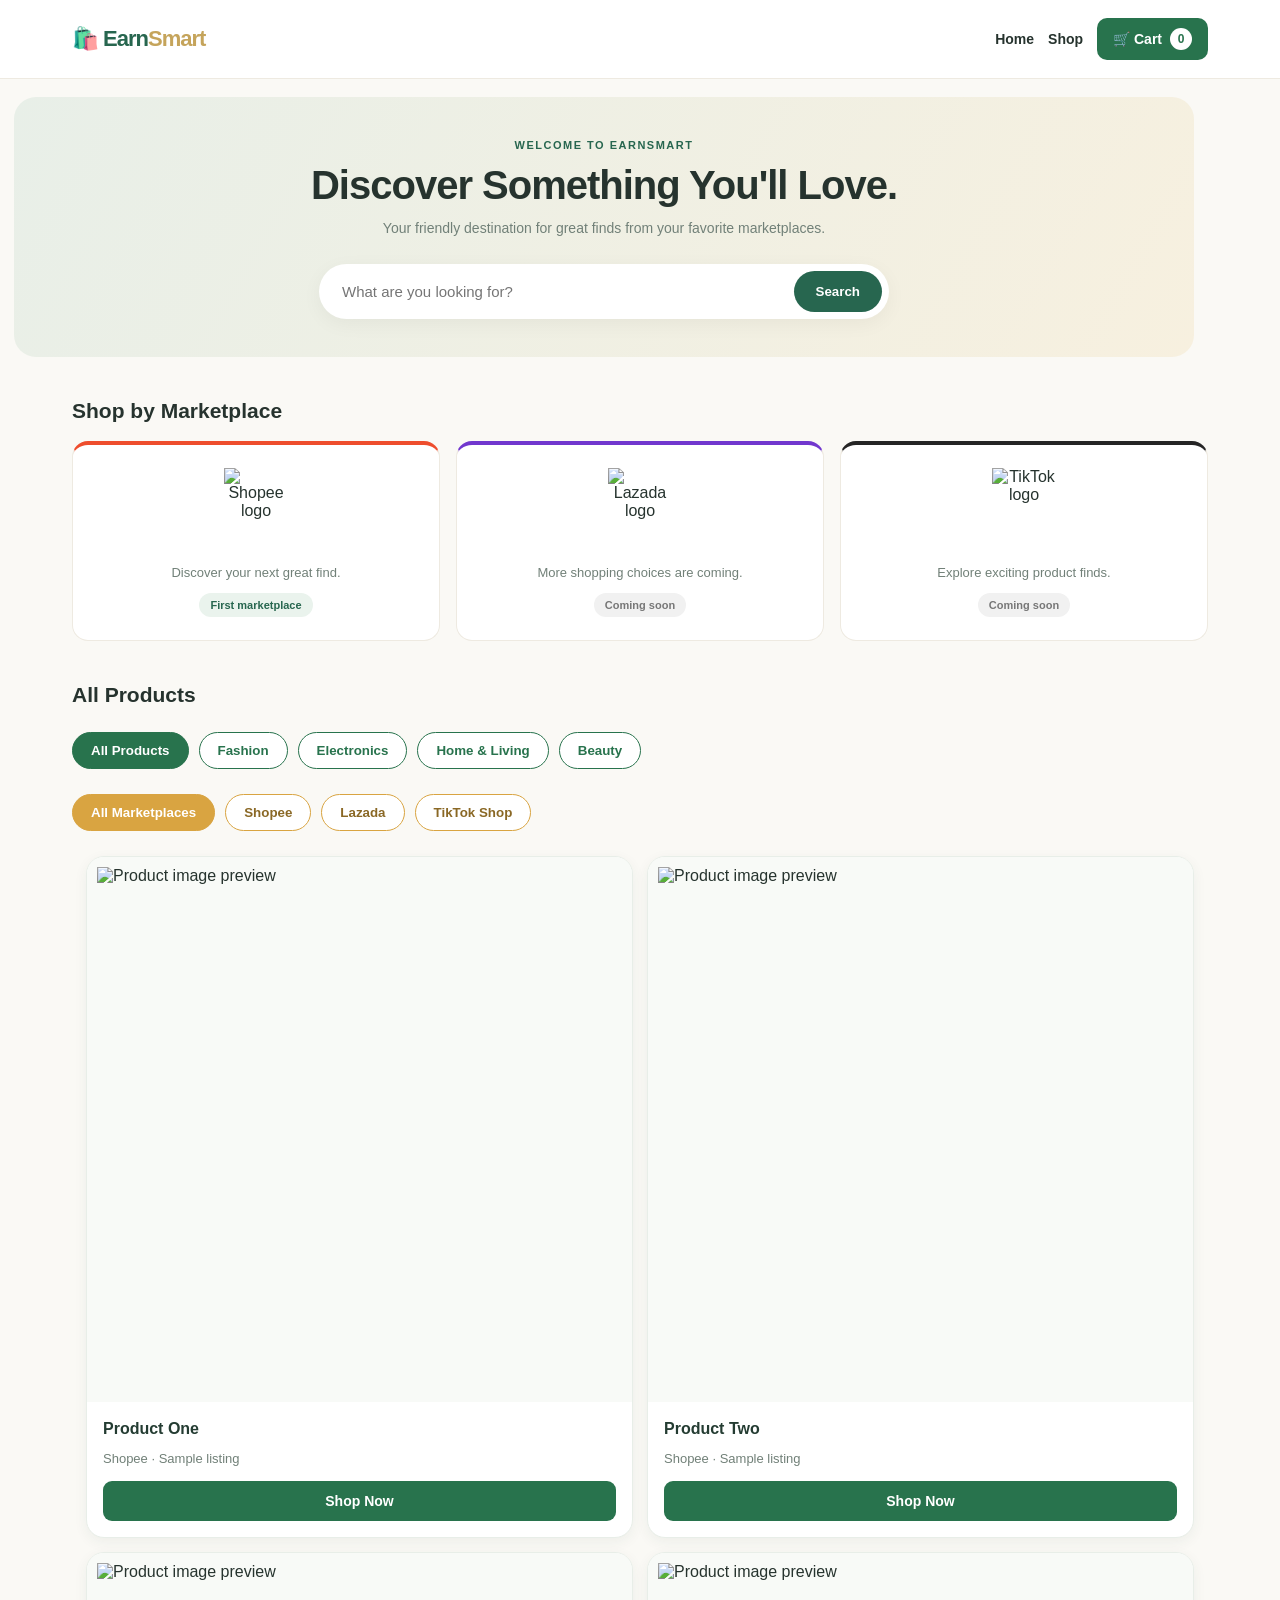
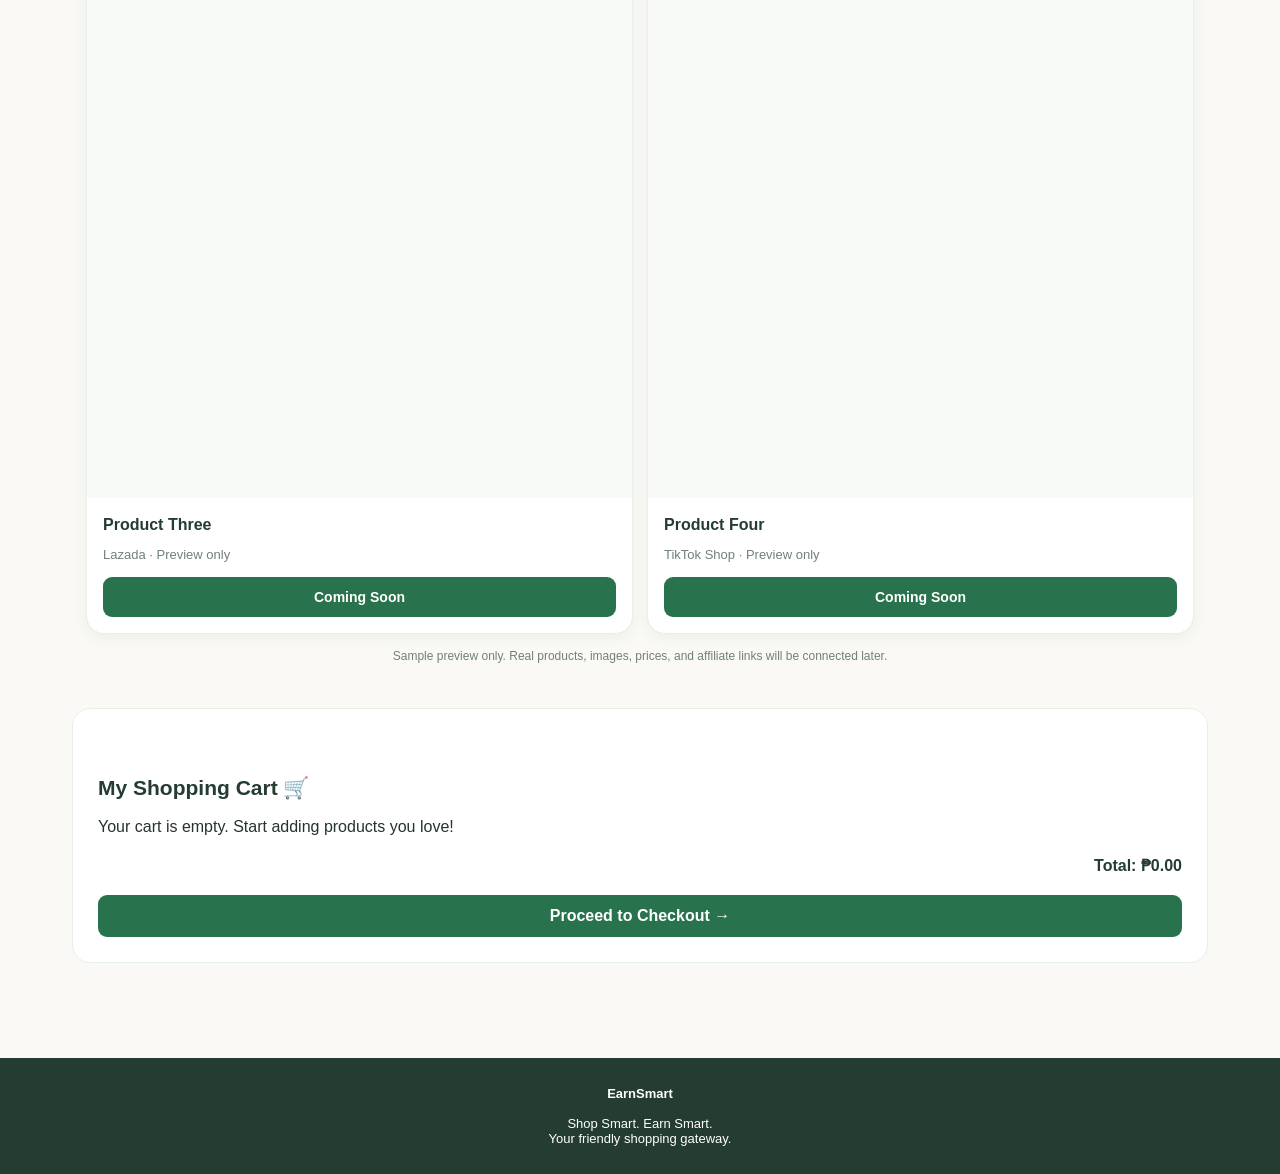
==== preview.html @ 305f8ed5 "Update preview.html" ====
<!DOCTYPE html>
<html lang="en">
<head>
  <meta charset="UTF-8">
  <meta name="viewport" content="width=device-width, initial-scale=1.0">
  <title>EarnSmart | Shop Smart. Earn Smart.</title>
  <style>
    :root {
      --ink: #26332e;
      --muted: #718078;
      --green: #27664f;
      --gold: #c5a45b;
      --cream: #faf9f5;
      --white: #ffffff;
    }

    * { box-sizing: border-box; }

    body {
      margin: 0;
      font-family: Arial, sans-serif;
      color: var(--ink);
      background: var(--cream);
    }

    header {
      background: white;
      border-bottom: 1px solid #eeeae1;
      position: sticky;
      top: 0;
      z-index: 10;
    }

    .topbar {
      max-width: 1180px;
      margin: auto;
      padding: 18px 22px;
      display: flex;
      align-items: center;
      justify-content: space-between;
      gap: 20px;
    }

    .logo {
      font-size: 27px;
      font-weight: 800;
      color: var(--green);
      letter-spacing: -1px;
    }

    .logo span { color: var(--gold); }

    nav {
      display: flex;
      flex-wrap: wrap;
      gap: 20px;
    }

    nav a {
      color: var(--ink);
      text-decoration: none;
      font-size: 14px;
      font-weight: 600;
    }

    .hero {
  max-width: 1180px;
  margin: 20px auto;
  padding: 35px 25px;
  border-radius: 22px;
  background: linear-gradient(120deg, #e8efe8, #f7f0df);
  text-align: center;
}
   .hero small {
  color: var(--green);
  font-size: 11px;
  font-weight: bold;
  letter-spacing: 1.5px;
}

    .hero h1 {
  font-size: clamp(26px, 3.5vw, 40px);
  margin: 10px 0;
  letter-spacing: -1px;
}

    .hero p {
  color: var(--muted);
  font-size: 14px;
  line-height: 1.5;
  margin: 8px 0;
}

    .search {
      display: flex;
      max-width: 570px;
      margin: 25px auto 0;
      background: white;
      border-radius: 50px;
      padding: 7px;
      box-shadow: 0 5px 20px #0000000c;
    }

    .search input {
      flex: 1;
      min-width: 0;
      border: 0;
      outline: 0;
      padding: 12px 16px;
      font-size: 15px;
      background: transparent;
    }

    .search button, .shop-button {
      border: 0;
      background: var(--green);
      color: white;
      border-radius: 30px;
      padding: 12px 22px;
      font-weight: bold;
      cursor: pointer;
    }

    main {
      max-width: 1180px;
      margin: auto;
      padding: 0 22px 50px;
    }

    .section-heading {
      display: flex;
      align-items: center;
      justify-content: space-between;
      gap: 15px;
      margin: 42px 0 18px;
    }

    .section-heading h2 { margin: 0; font-size: 25px; }

   .marketplaces {
  display: grid;
  grid-template-columns: repeat(3, 1fr);
  gap: 16px;
  align-items: stretch;
}

.market {
  min-height: 175px;
  padding: 23px;
  border-radius: 16px;
  background: white;
  border: 1px solid #eeeae1;
  text-align: center;
  display: flex;
  flex-direction: column;
  align-items: center;
  justify-content: center;
}
.market-logo {
.lazada-logo {
  width: 115px;
  height: 115px;
  transform: scale(1.4);
}

.tiktok-logo {
  width: 105px;
  height: 105px;
  transform: scale(1.4);
}
  width: 65px;
  height: 85px;
  object-fit: contain;
  margin-bottom: 12px;
}
    .market h3 { margin: 0 0 7px; font-size: 21px; }
    .market p { color: var(--muted); font-size: 13px; margin: 0; }

    .market.shopee { border-top: 4px solid #ee4d2d; }
    .market.lazada { border-top: 4px solid #7137ce; }
    .market.tiktok { border-top: 4px solid #252525; }

    .status {
      display: inline-block;
      margin-top: 13px;
      font-size: 11px;
      font-weight: bold;
      color: var(--green);
      background: #eaf3ed;
      border-radius: 20px;
      padding: 6px 11px;
    }

    .coming {
      color: #777;
      background: #f1f1f1;
    }

    .products {
      display: grid;
      grid-template-columns: repeat(4, 1fr);
      gap: 18px;
    }

    
.product {
  overflow: hidden;
  border-radius: 18px;
  background: #ffffff;
  border: 1px solid #e8eee8;
  box-shadow: 0 4px 14px rgba(30, 60, 45, 0.06);
  transition: transform 0.25s ease, box-shadow 0.25s ease;
}

.product:hover {
  transform: translateY(-6px);
  box-shadow: 0 12px 28px rgba(30, 60, 45, 0.12);
}

.product img {
  display: block;
  width: 100%;
  aspect-ratio: 1 / 1;
  object-fit: contain;
  padding: 10px;
  box-sizing: border-box;
  background: #f8faf7;
  transition: transform 0.3s ease;
}

.product:hover img {
  transform: scale(1.04);
}

.product-info {
  padding: 16px;
}

.product h3 {
  font-size: 16px;
  line-height: 1.4;
  color: #243c32;
  margin: 0 0 9px;
  font-weight: 700;
}

.product p {
  font-size: 13px;
  line-height: 1.5;
  color: #718078;
  margin: 0 0 12px;
}

.shop-button {
  display: block;
  text-align: center;
  text-decoration: none;
  font-size: 14px;
  font-weight: 700;
  color: white;
  background: #28734d;
  border-radius: 9px;
  padding: 12px;
  transition: background 0.2s ease;
}

.shop-button:hover {
  background: #1d593b;
}
#checkoutButton {
  width: 100%;
  margin-top: 20px;
  border: none;
  cursor: pointer;
  font-size: 16px;
}
#checkoutPanel {
  margin-top: 25px;
  padding: 25px;
  background: #ffffff;
  border: 1px solid #dce9df;
  border-radius: 18px;
  box-shadow: 0 8px 25px rgba(30, 60, 45, 0.08);
}

#checkoutPanel h2 {
  color: #243c32;
  margin-bottom: 20px;
}

#checkoutPanel h3 {
  color: #28734d;
  padding-bottom: 10px;
  border-bottom: 2px solid #edf3ee;
}

#checkoutPanel h4 {
  color: #243c32;
  text-align: right;
  margin: 15px 0 25px;
}

#checkoutPanel p {
  color: #52645a;
  line-height: 1.5;
}
.cart-button {
  display: inline-flex;
  align-items: center;
  gap: 8px;
  padding: 10px 16px;
  background: #28734d;
  color: white;
  text-decoration: none;
  font-size: 14px;
  font-weight: 700;
  border-radius: 10px;
}

.cart-button:hover {
  background: #1d593b;
}

#cartCount {
  background: white;
  color: #28734d;
  border-radius: 50%;
  min-width: 22px;
  height: 22px;
  display: inline-flex;
  align-items: center;
  justify-content: center;
  font-size: 12px;
}

   
.cart-section {
  margin: 45px 0;
  padding: 25px;
  background: #ffffff;
  border: 1px solid #e8eee8;
  border-radius: 18px;
}

.cart-section h2 {
  color: #243c32;
}

.cart-item {
  display: flex;
  align-items: center;
  gap: 15px;
  padding: 15px 0;
  border-bottom: 1px solid #eee;
}

.cart-item img {
  width: 75px;
  height: 75px;
  object-fit: contain;
  background: #f8faf7;
  border-radius: 10px;
}

.cart-item-info {
  flex: 1;
}

.remove-button {
  border: none;
  background: #fcebea;
  color: #b42318;
  padding: 8px 12px;
  border-radius: 8px;
  cursor: pointer;
}

#cartTotal {
  margin-top: 20px;
  font-weight: 700;
  color: #243c32;
  text-align: right;
}

.add-cart-button {
  display: block;
  width: 100%;
  margin-top: 9px;
  padding: 11px;
  border: 1px solid #28734d;
  border-radius: 9px;
  background: white;
  color: #28734d;
  font-weight: 700;
  cursor: pointer;
}

.add-cart-button:hover {
  background: #edf6ef;
}

    .note {
      color: var(--muted);
      font-size: 12px;
      text-align: center;
      margin-top: 15px;
    }

    footer {
      text-align: center;
      padding: 28px 15px;
      background: #243c32;
      color: white;
      font-size: 13px;
    }

    @media (max-width: 760px) {
  .topbar {
    flex-direction: row;
    align-items: center;
    justify-content: space-between;
    flex-wrap: wrap;
    gap: 12px;
  }

 
  .category-filters,
  .marketplace-filters {
    gap: 8px;
    padding: 0 14px;
  }

  .category-button,
  .marketplace-button {
    font-size: 12px;
    padding: 9px 13px;
  }
}

.logo {
  font-size: 22px;
}

nav {
  display: flex;
  flex-wrap: wrap;
  align-items: center;
  justify-content: center;
  gap: 12px;
}

nav a {
  font-size: 14px;
}
      nav { justify-content: center; gap: 14px; }
      .hero { margin: 18px 14px; padding: 38px 18px; }
     
      .products {
  grid-template-columns: repeat(2, minmax(0, 1fr));
  gap: 14px;
  margin: 15px 14px;
}
      .section-heading h2 { font-size: 21px; }
    }

    @media (max-width: 360px) {
  .products {
    grid-template-columns: 1fr;
  }

  .topbar {
    justify-content: center;
  }

  nav {
    gap: 10px;
  }
}
.category-filters {
  display: flex;
  flex-wrap: wrap;
  gap: 10px;
  margin: 25px 0;
}

.category-button {
  padding: 10px 18px;
  border: 1px solid #28734d;
  border-radius: 25px;
  background: white;
  color: #28734d;
  font-weight: 600;
  cursor: pointer;
  transition: all 0.2s ease;
}

.category-button:hover,
.category-button.active {
  background: #28734d;
  color: white;
}
.marketplace-filters {
  display: flex;
  flex-wrap: wrap;
  gap: 10px;
  margin: 15px 0 25px;
}

.marketplace-button {
  padding: 10px 18px;
  border: 1px solid #d9a441;
  border-radius: 25px;
  background: white;
  color: #8a6825;
  font-weight: 600;
  cursor: pointer;
  transition: all 0.2s ease;
}

.marketplace-button:hover,
.marketplace-button.active {
  background: #d9a441;
  color: white;
}
  </style>
</head>
<body>

<header>
  <div class="topbar">

    <div class="logo">
      🛍️ Earn<span>Smart</span>
    </div>

    <nav>
      <a href="#home">Home</a>
      <a href="#products">Shop</a>

      <a href="#cart" class="cart-button">
        🛒 Cart <span id="cartCount">0</span>
      </a>
    </nav>

  </div>
</header>

<section class="hero" id="home">
  <small>WELCOME TO EARNSMART</small>
  <h1>Discover Something You'll Love.</h1>
  <p>Your friendly destination for great finds from your favorite marketplaces.</p>
  <div class="search">
    <input id="searchInput" type="search" placeholder="What are you looking for?">
    <button onclick="searchProducts()">Search</button>
  </div>
</section>

<main>
  <section id="marketplaces">
    <div class="section-heading">
      <h2>Shop by Marketplace</h2>
    </div>

    <div class="marketplaces">
      <div class="market shopee">
<img
  src="https://upload.wikimedia.org/wikipedia/commons/0/0e/Shopee_logo.svg"
  alt="Shopee logo"
  class="market-logo"
>
     
        <p>Discover your next great find.</p>
        <span class="status">First marketplace</span>
      </div>

     <div class="market lazada">
  <img
    src="https://upload.wikimedia.org/wikipedia/commons/4/4d/Lazada_%282019%29.svg"
    alt="Lazada logo"
   class="market-logo lazada-logo"
  >

  <p>More shopping choices are coming.</p>
  <span class="status coming">Coming soon</span>
</div>

      <div class="market tiktok">
        <img
  src="https://upload.wikimedia.org/wikipedia/en/a/a9/TikTok_logo.svg"
  alt="TikTok logo"
  class="market-logo tiktok-logo"
>
   
        <p>Explore exciting product finds.</p>
        <span class="status coming">Coming soon</span>
      </div>
    </div>
  </section>

  <section id="products">
    <div class="section-heading">
      <h2>All Products</h2>
      
    </div>
<div class="category-filters">
  <button class="category-button active" data-category="all">All Products</button>
  <button class="category-button" data-category="fashion">Fashion</button>
  <button class="category-button" data-category="electronics">Electronics</button>
  <button class="category-button" data-category="home">Home & Living</button>
  <button class="category-button" data-category="beauty">Beauty</button>
</div>
<div class="marketplace-filters">
  <button class="marketplace-button active" data-platform="all">
    All Marketplaces
  </button>

  <button class="marketplace-button" data-platform="shopee">
    Shopee
  </button>

  <button class="marketplace-button" data-platform="lazada">
    Lazada
  </button>

  <button class="marketplace-button" data-platform="tiktok">
    TikTok Shop
  </button>
</div>
    <div class="products" id="productGrid">
      <article class="product">
        <img src="https://placehold.co/500x500/f0eee7/52675b?text=Product+Image" alt="Product image preview">
        <div class="product-info">
          <h3>Product One</h3>
          <p>Shopee · Sample listing</p>
          <a class="shop-button" href="#marketplaces">Shop Now</a>
        </div>
      </article>

      <article class="product">
        <img src="https://placehold.co/500x500/f0eee7/52675b?text=Product+Image" alt="Product image preview">
        <div class="product-info">
          <h3>Product Two</h3>
          <p>Shopee · Sample listing</p>
          <a class="shop-button" href="#marketplaces">Shop Now</a>
        </div>
      </article>

      <article class="product">
        <img src="https://placehold.co/500x500/f0eee7/52675b?text=Product+Image" alt="Product image preview">
        <div class="product-info">
          <h3>Product Three</h3>
          <p>Lazada · Preview only</p>
          <a class="shop-button" href="#marketplaces">Coming Soon</a>
        </div>
      </article>

      <article class="product">
        <img src="https://placehold.co/500x500/f0eee7/52675b?text=Product+Image" alt="Product image preview">
        <div class="product-info">
          <h3>Product Four</h3>
          <p>TikTok Shop · Preview only</p>
          <a class="shop-button" href="#marketplaces">Coming Soon</a>
        </div>
      </article>
    </div>

    <p class="note">Sample preview only. Real products, images, prices, and affiliate links will be connected later.</p>
  </section>

<section id="cart" class="cart-section">
  <div class="section-heading">
    <h2>My Shopping Cart 🛒</h2>
  </div>

  <div id="cartItems">
    <p>Your cart is empty. Start adding products you love!</p>
  </div>

  <div id="cartTotal">Total: ₱0.00</div>
  <button id="checkoutButton" class="shop-button" type="button">
  Proceed to Checkout →
</button>
</section>

</main>

<footer>
  <strong>EarnSmart</strong><br><br>
  Shop Smart. Earn Smart.<br>
  Your friendly shopping gateway.
</footer>

<script>
  function searchProducts() {
    const query = document.getElementById("searchInput").value.toLowerCase();
    const products = document.querySelectorAll(".product");

    products.forEach(product => {
      product.style.display =
        product.innerText.toLowerCase().includes(query) ? "" : "none";
    });
  }

  document.getElementById("searchInput").addEventListener("input", searchProducts);
</script>

<script src="./config.js"></script>

<script type="module">
  import { createClient } from
    "https://cdn.jsdelivr.net/npm/@supabase/supabase-js@2/+esm";

  const supabase = createClient(
    window.EARNSMART_SUPABASE_URL,
    window.EARNSMART_SUPABASE_PUBLISHABLE_KEY
  );

  
let shoppingCart = [];

try {
  shoppingCart = JSON.parse(
    localStorage.getItem("earnsmartCart") || "[]"
  );

  if (!Array.isArray(shoppingCart)) {
    shoppingCart = [];
  }
} catch {
  shoppingCart = [];
}

function saveCart() {
  localStorage.setItem("earnsmartCart", JSON.stringify(shoppingCart));
}


function addToCart(product) {
  const existingItem = shoppingCart.find(
    item => item.id === product.id
  );

  if (existingItem) {
    existingItem.quantity = (existingItem.quantity || 1) + 1;
  } else {
    shoppingCart.push({
      ...product,
      quantity: 1
    });
  }

  saveCart();
  renderCart();
}


function removeFromCart(index) {
  shoppingCart.splice(index, 1);
  saveCart();
  renderCart();
}


function renderCart() {
  const cartItems = document.getElementById("cartItems");
  const cartCount = document.getElementById("cartCount");
  const cartTotal = document.getElementById("cartTotal");
const checkoutPanel = document.getElementById("checkoutPanel");
if (checkoutPanel) {
  checkoutPanel.remove();
}
  cartItems.replaceChildren();

  const itemCount = shoppingCart.reduce(
    (sum, product) => sum + (product.quantity || 1), 0
  );

  cartCount.textContent = itemCount;

  if (shoppingCart.length === 0) {
    cartItems.textContent =
      "Your cart is empty. Start adding products you love!";
    cartTotal.textContent = "Total: ₱0.00";
    return;
  }

  const groups = new Map();

  shoppingCart.forEach(product => {
    const platform = (product.platform || "other").toLowerCase();

    if (!groups.has(platform)) {
      groups.set(platform, []);
    }

    groups.get(platform).push(product);
  });

  const platformOrder = ["shopee", "lazada", "tiktok"];

  const sortedGroups = [...groups.entries()].sort(
    (a, b) => {
      const aOrder = platformOrder.indexOf(a[0]);
      const bOrder = platformOrder.indexOf(b[0]);

      return (aOrder === -1 ? 99 : aOrder) -
             (bOrder === -1 ? 99 : bOrder);
    }
  );

  let grandTotal = 0;

  sortedGroups.forEach(([platform, products]) => {
    const group = document.createElement("div");
    group.style.marginBottom = "25px";

    const heading = document.createElement("h3");
    heading.textContent =
      platform === "tiktok"
        ? "TikTok Shop"
        : platform.charAt(0).toUpperCase() + platform.slice(1);

    heading.style.color = "#28734d";
    heading.style.paddingBottom = "10px";
    heading.style.borderBottom = "2px solid #e8eee8";

    group.append(heading);

    let subtotal = 0;

    products.forEach(product => {
      const index = shoppingCart.indexOf(product);
      const quantity = product.quantity || 1;
      const price = Number(product.product_price) || 0;

      subtotal += price * quantity;

      const item = document.createElement("div");
      item.className = "cart-item";

      const image = document.createElement("img");
      image.src = product.image_url || "";
      image.alt = product.product_name || "Product";

      const info = document.createElement("div");
      info.className = "cart-item-info";

      const name = document.createElement("strong");
      name.textContent = product.product_name;

      const details = document.createElement("p");
      details.textContent =
        product.product_price != null
          ? "₱" + price.toLocaleString("en-PH") +
            " × " + quantity
          : "Price unavailable";

      info.append(name, details);

      const quantityControls = document.createElement("div");
      quantityControls.style.display = "flex";
      quantityControls.style.alignItems = "center";
      quantityControls.style.gap = "12px";
      quantityControls.style.marginTop = "10px";

      const minusButton = document.createElement("button");
      minusButton.textContent = "−";
      minusButton.type = "button";

      const quantityText = document.createElement("strong");
      quantityText.textContent = quantity;

      const plusButton = document.createElement("button");
      plusButton.textContent = "+";
      plusButton.type = "button";

      [minusButton, plusButton].forEach(button => {
        button.style.padding = "5px 12px";
        button.style.border = "1px solid #28734d";
        button.style.borderRadius = "6px";
        button.style.background = "white";
        button.style.color = "#28734d";
        button.style.cursor = "pointer";
      });

      minusButton.addEventListener("click", () => {
        product.quantity = Math.max(1, quantity - 1);
        saveCart();
        renderCart();
      });

      plusButton.addEventListener("click", () => {
        product.quantity = quantity + 1;
        saveCart();
        renderCart();
      });

      quantityControls.append(
        minusButton, quantityText, plusButton
      );

      info.append(quantityControls);

      const shopButton = document.createElement("a");
      shopButton.className = "shop-button";
      shopButton.textContent = "Shop Now";
      shopButton.href = product.affiliate_url || "#";
      shopButton.target = "_blank";
      shopButton.rel = "noopener noreferrer";

      const removeButton = document.createElement("button");
      removeButton.className = "remove-button";
      removeButton.textContent = "Remove";
      removeButton.type = "button";

      removeButton.addEventListener("click", () => {
        removeFromCart(index);
      });

      item.append(image, info, shopButton, removeButton);
      group.append(item);
    });

    const subtotalText = document.createElement("p");
    subtotalText.style.textAlign = "right";
    subtotalText.style.fontWeight = "700";
    subtotalText.style.color = "#243c32";
    subtotalText.textContent =
      platform.charAt(0).toUpperCase() +
      platform.slice(1) +
      " Subtotal: ₱" +
      subtotal.toLocaleString("en-PH", {
        minimumFractionDigits: 2,
        maximumFractionDigits: 2
      });

    group.append(subtotalText);
    cartItems.append(group);

    grandTotal += subtotal;
  });

  cartTotal.textContent =
    "Grand Total: ₱" +
    grandTotal.toLocaleString("en-PH", {
      minimumFractionDigits: 2,
      maximumFractionDigits: 2
    });
}


renderCart();
  
document.getElementById("checkoutButton").addEventListener("click", () => {
  if (shoppingCart.length === 0) {
    alert("Your shopping cart is empty!");
    return;
  }

  const button = document.getElementById("checkoutButton");
  let panel = document.getElementById("checkoutPanel");

  if (!panel) {
    panel = document.createElement("div");
    panel.id = "checkoutPanel";
    panel.className = "cart-section";
    button.insertAdjacentElement("afterend", panel);
  }

  panel.replaceChildren();

  const title = document.createElement("h2");
  title.textContent = "Your Checkout Summary";
  const notice = document.createElement("p");
notice.textContent =
 "You will complete your purchase securely on the selected marketplace. Thank you for shopping with EarnSmart!";
notice.style.background = "#edf6ef";
notice.style.padding = "14px";
notice.style.borderRadius = "10px";
notice.style.fontSize = "13px";

panel.append(title, notice);
 
  const platforms = {
    shopee: "Shopee",
    lazada: "Lazada",
    tiktok: "TikTok Shop"
  };

  const groups = new Map();

  shoppingCart.forEach(product => {
    const platform = (product.platform || "other").toLowerCase();

    if (!groups.has(platform)) {
      groups.set(platform, []);
    }

    groups.get(platform).push(product);
  });

  let grandTotal = 0;

  ["shopee", "lazada", "tiktok", "other"].forEach(platform => {
    const products = groups.get(platform);
    if (!products) return;

    const heading = document.createElement("h3");
    heading.textContent = platforms[platform] || "Other Products";
    panel.append(heading);

    let subtotal = 0;

    products.forEach(product => {
      const quantity = product.quantity || 1;
      const price = Number(product.product_price) || 0;
      const lineTotal = price * quantity;
      subtotal += lineTotal;

      const row = document.createElement("div");
      row.style.padding = "12px 0";
      row.style.borderBottom = "1px solid #eee";

      const name = document.createElement("p");
      name.textContent =
        product.product_name + " × " + quantity;

      const amount = document.createElement("strong");
      amount.textContent =
        "₱" + lineTotal.toLocaleString("en-PH", {
          minimumFractionDigits: 2,
          maximumFractionDigits: 2
        });

      const shopLink = document.createElement("a");
      shopLink.className = "shop-button";
      shopLink.textContent =
        "Shop on " + (platforms[platform] || "Marketplace");
      shopLink.href = product.affiliate_url || "#";
      shopLink.target = "_blank";
      shopLink.rel = "noopener noreferrer";

      row.append(name, amount, shopLink);
      panel.append(row);
    });

    grandTotal += subtotal;

    const subtotalText = document.createElement("h4");
    subtotalText.textContent =
      "Marketplace Subtotal: ₱" +
      subtotal.toLocaleString("en-PH", {
        minimumFractionDigits: 2,
        maximumFractionDigits: 2
      });

    panel.append(subtotalText);
  });

  const total = document.createElement("h2");
  total.textContent =
    "Grand Total: ₱" +
    grandTotal.toLocaleString("en-PH", {
      minimumFractionDigits: 2,
      maximumFractionDigits: 2
    });

  panel.append(total);

  panel.scrollIntoView({ behavior: "smooth" });
});


  async function loadEarnSmartProducts() {
    const grid = document.getElementById("productGrid");

    const { data, error } = await supabase
      .from("earnsmart_products")
      .select("id, platform, product_name, description, image_url, product_price, affiliate_url, category")
      .eq("is_active", true)
      .order("created_at", { ascending: false });

    if (error) {
      console.error("Product loading error:", error);
      return;
    }

    if (!data || data.length === 0) {
      return;
    }

    grid.replaceChildren();

    data.forEach(product => {
      const card = document.createElement("article");
      const category = (product.category || "").toLowerCase();
const productName = (product.product_name || "").toLowerCase();
const description = (product.description || "").toLowerCase();

const productText = category + " " + productName + " " + description;

card.dataset.category =
  /fashion|clothing|apparel|shoes|sneakers|shirt|dress|pants|jeans|bag|watch/.test(productText)
    ? "fashion"
  : /electronic|phone|mobile|laptop|computer|tablet|headphone|speaker|camera|gadget/.test(productText)
    ? "electronics"
  : /home|kitchen|appliance|furniture|decor|cookware|bedding|storage/.test(productText)
    ? "home"
  : /beauty|skincare|makeup|cosmetic|perfume|lotion|shampoo|haircare/.test(productText)
    ? "beauty"
  : "other";
      card.className = "product";
card.dataset.platform = (product.platform || "").toLowerCase();
      const image = document.createElement("img");
      const validImage = /^https:\/\//i.test(product.image_url || "");
      image.src = validImage
        ? product.image_url
        : "https://placehold.co/500x500/f0eee7/52675b?text=Product+Image";
      image.alt = product.product_name || "Product";

      const info = document.createElement("div");
      info.className = "product-info";

      const name = document.createElement("h3");
      name.textContent = product.product_name;

      const details = document.createElement("p");
      details.textContent =
        product.platform.toUpperCase() +
        (product.product_price != null
          ? " · ₱" + Number(product.product_price).toLocaleString("en-PH")
          : "");

      info.append(name, details);

      if (product.description) {
        const description = document.createElement("p");
        description.textContent = product.description;
        info.append(description);
      }

const addButton = document.createElement("button");
addButton.className = "add-cart-button";
addButton.type = "button";
addButton.textContent = "🛒 Add to Cart";
addButton.addEventListener("click", () => {
  addToCart(product);
  addButton.textContent = "✓ Added to Cart";
});

info.append(addButton);

      const validLink = /^https:\/\//i.test(product.affiliate_url || "");

      if (validLink) {
        const button = document.createElement("a");
        button.className = "shop-button";
        button.href = product.affiliate_url;
        button.target = "_blank";
        button.rel = "noopener noreferrer";
        button.textContent = "Shop Now";
        info.append(button);
      }

      card.append(image, info);
      grid.append(card);
    });
  }

let selectedCategory = "all";
let selectedPlatform = "all";

function applyProductFilters() {
  document.querySelectorAll("#productGrid .product").forEach(card => {
    const categoryMatch =
      selectedCategory === "all" ||
      card.dataset.category === selectedCategory;

    const platformMatch =
      selectedPlatform === "all" ||
      card.dataset.platform === selectedPlatform;

    card.style.display =
      categoryMatch && platformMatch ? "" : "none";
  });
}

document.querySelectorAll(".category-button").forEach(button => {
  button.addEventListener("click", () => {
    selectedCategory = button.dataset.category;

    document.querySelectorAll(".category-button").forEach(item => {
      item.classList.remove("active");
    });

    button.classList.add("active");
    applyProductFilters();
  });
});

document.querySelectorAll(".marketplace-button").forEach(button => {
  button.addEventListener("click", () => {
    selectedPlatform = button.dataset.platform;

    document.querySelectorAll(".marketplace-button").forEach(item => {
      item.classList.remove("active");
    });

    button.classList.add("active");
    applyProductFilters();
  });
});

  loadEarnSmartProducts();
</script>
</body>
</html>
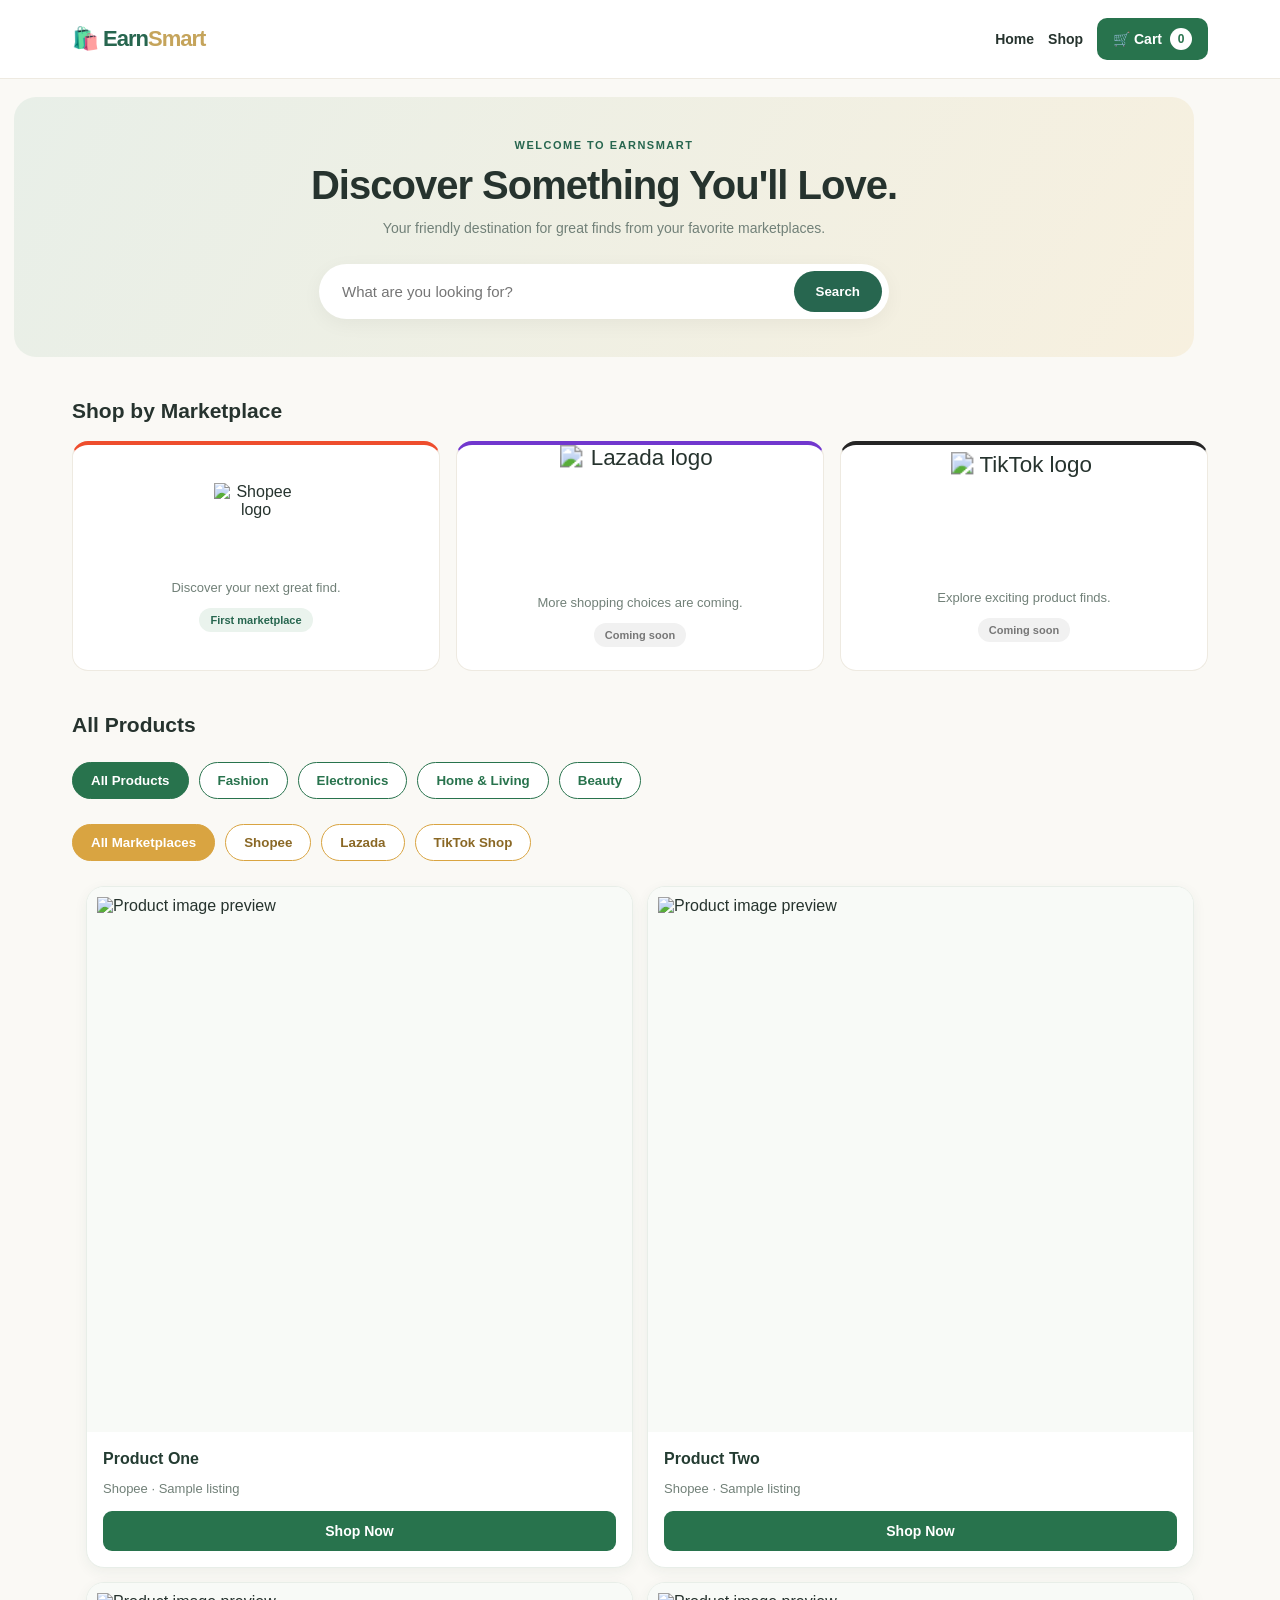
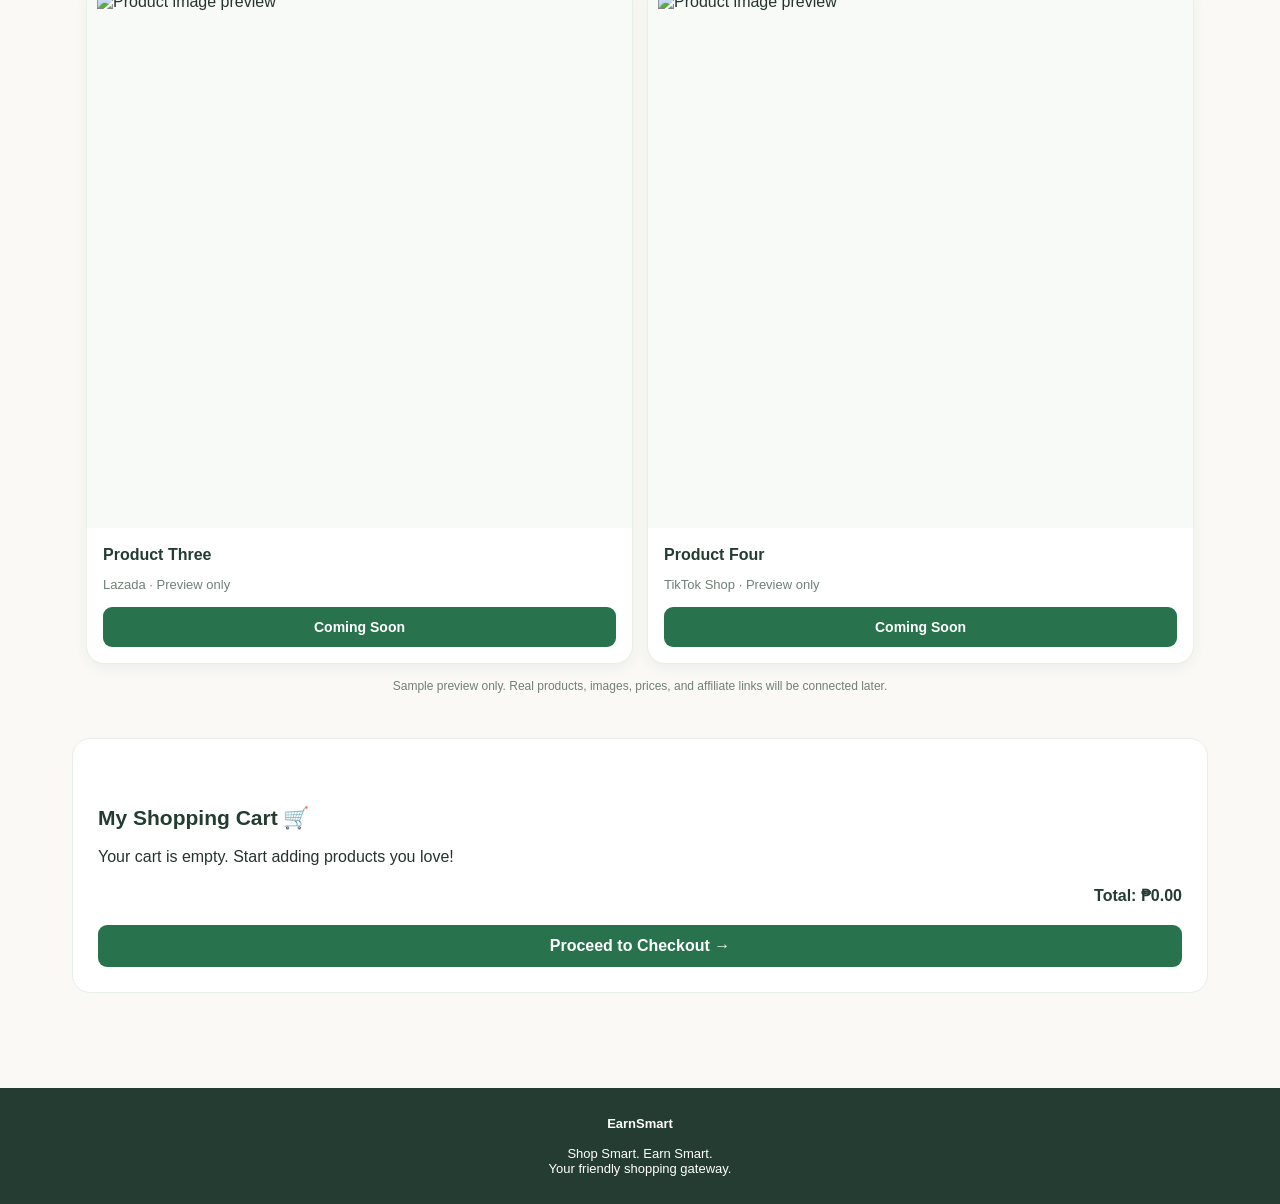
==== commit 7c7276a1: "Update preview.html" ====
--- a/preview.html
+++ b/preview.html
@@ -158,6 +158,12 @@
   justify-content: center;
 }
 .market-logo {
+  width: 85px;
+  height: 85px;
+  object-fit: contain;
+  margin-bottom: 12px;
+}
+
 .lazada-logo {
   width: 115px;
   height: 115px;
@@ -168,11 +174,6 @@
   width: 105px;
   height: 105px;
   transform: scale(1.4);
-}
-  width: 65px;
-  height: 85px;
-  object-fit: contain;
-  margin-bottom: 12px;
 }
     .market h3 { margin: 0 0 7px; font-size: 21px; }
     .market p { color: var(--muted); font-size: 13px; margin: 0; }
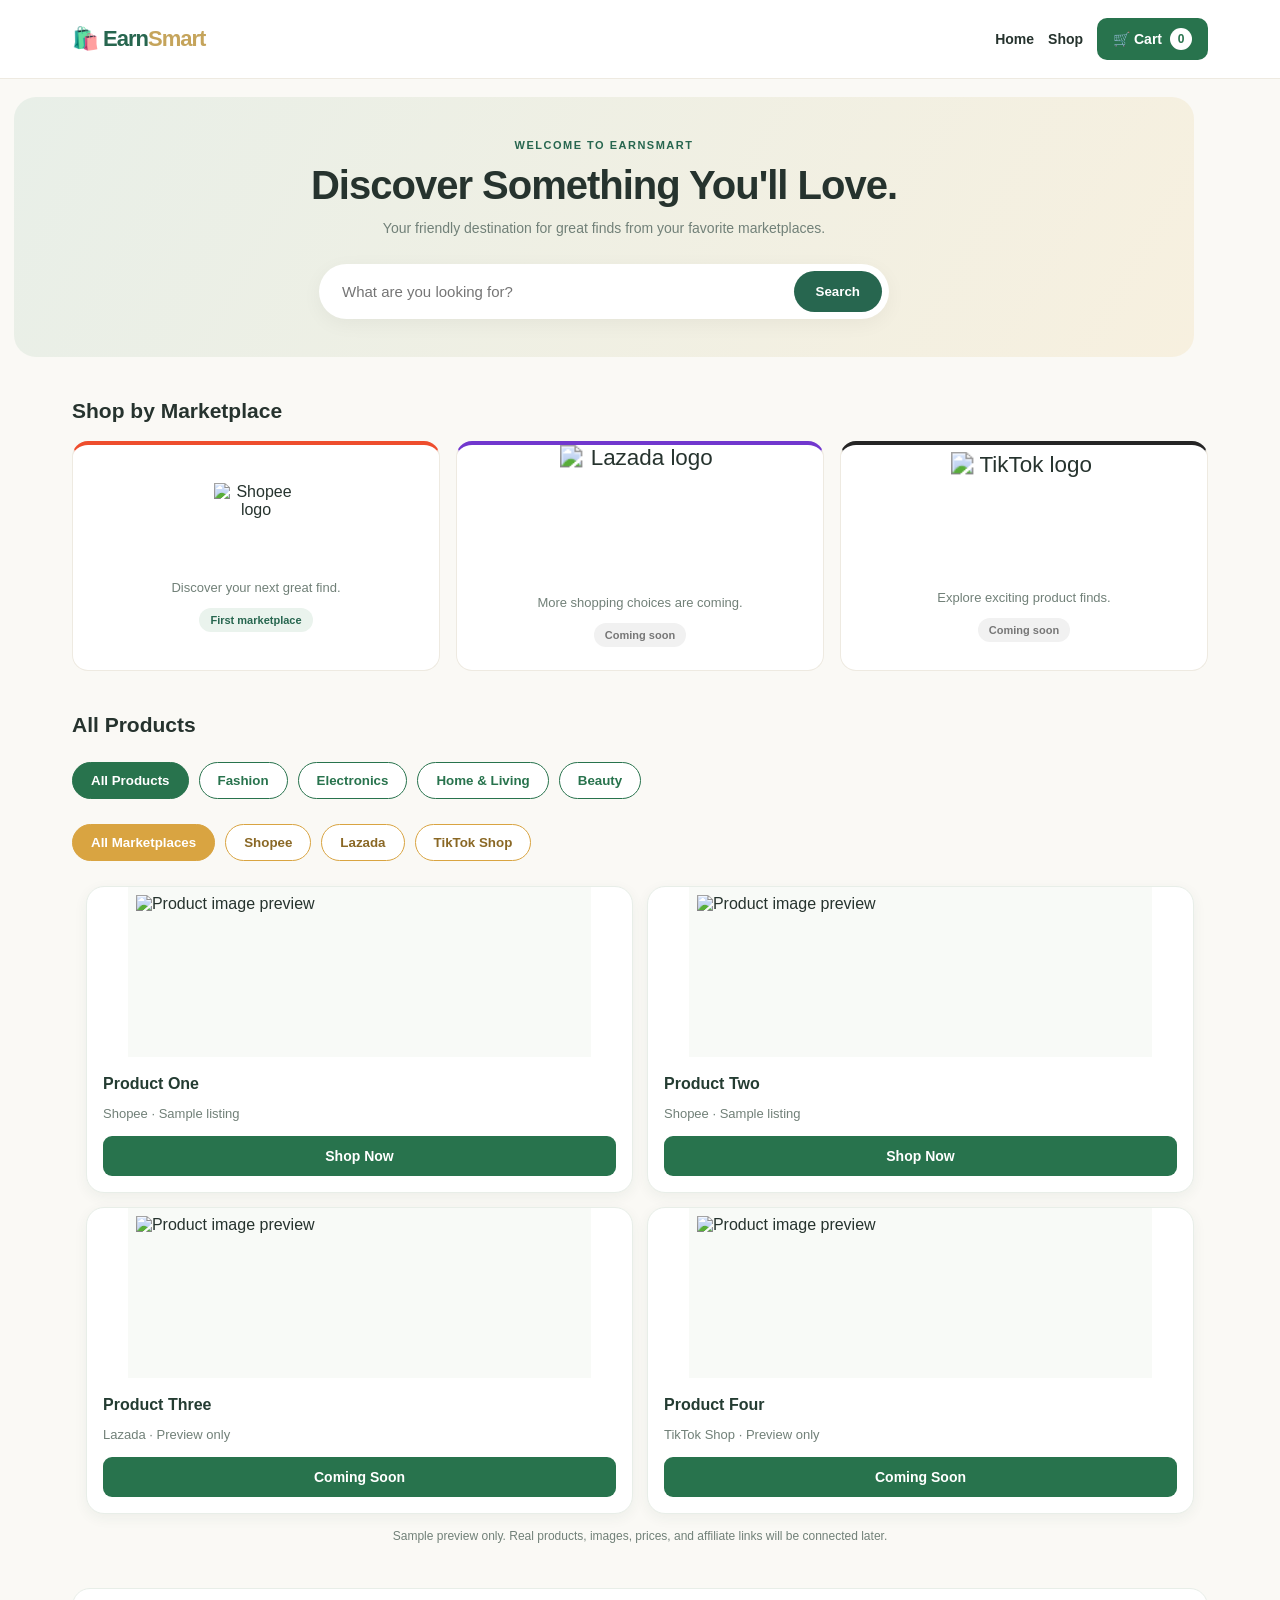
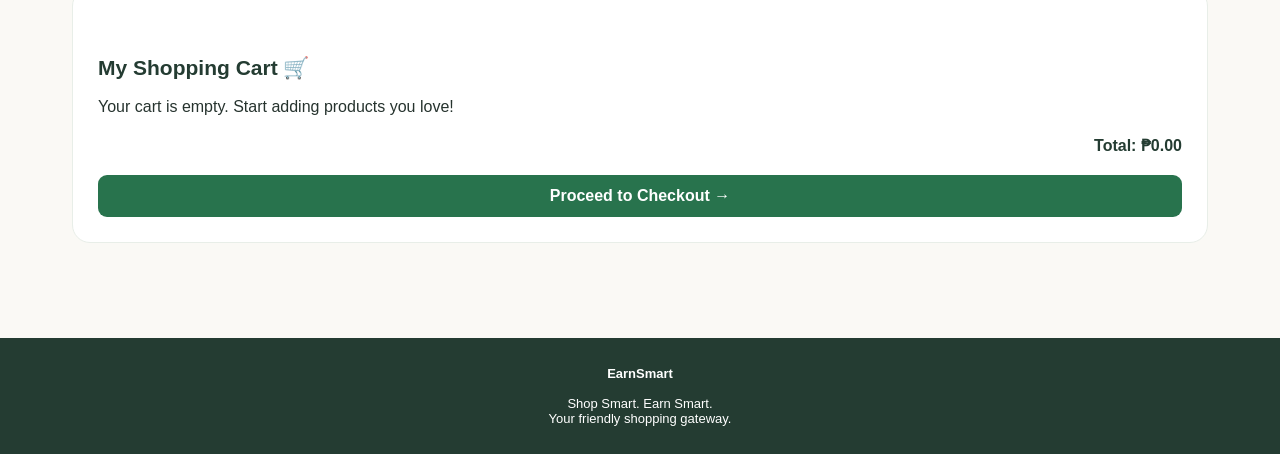
==== commit 6bb39086: "Update preview.html" ====
--- a/preview.html
+++ b/preview.html
@@ -221,12 +221,13 @@
 
 .product img {
   display: block;
-  width: 100%;
-  aspect-ratio: 1 / 1;
+  width: 85%;
+  height: 170px;
   object-fit: contain;
-  padding: 10px;
+  padding: 8px;
   box-sizing: border-box;
   background: #f8faf7;
+  margin: 0 auto;
   transition: transform 0.3s ease;
 }
 
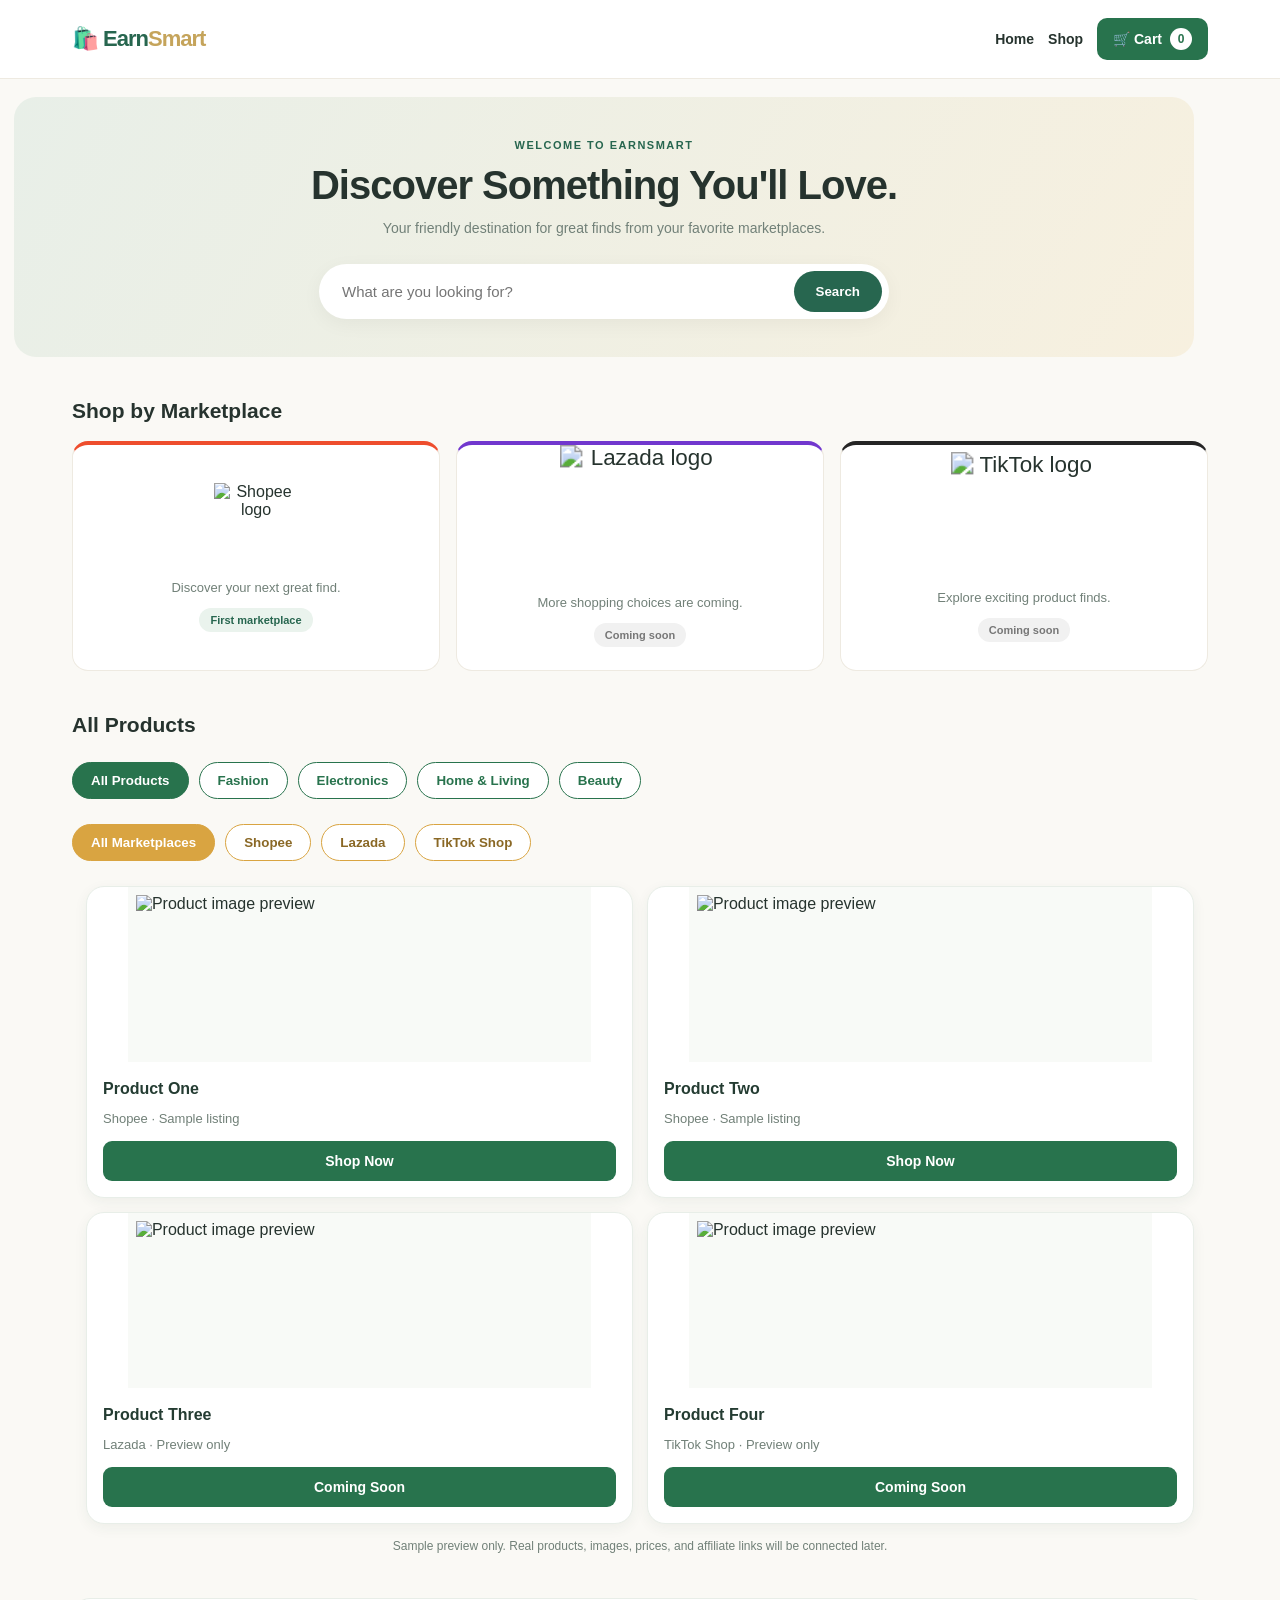
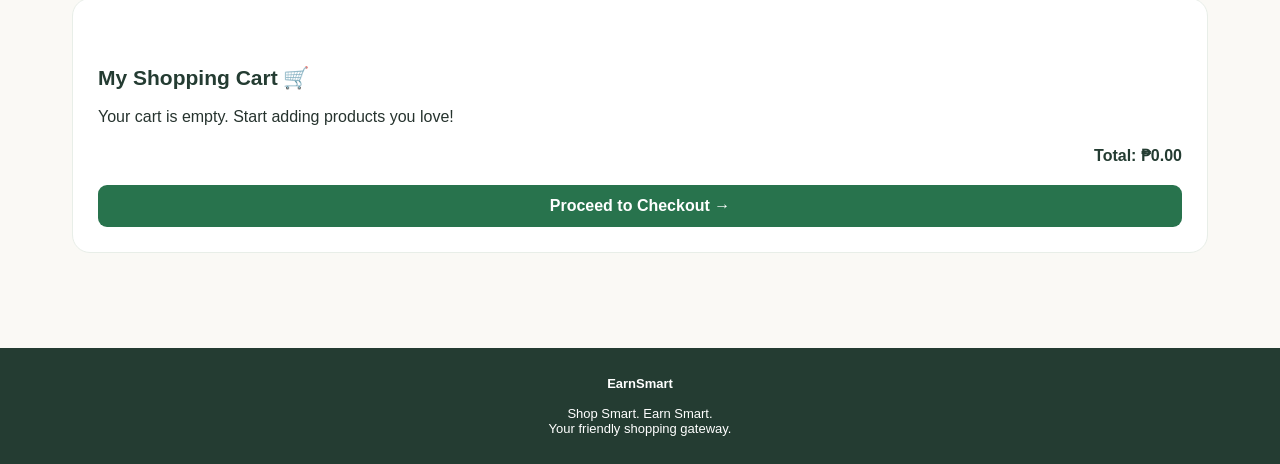
==== commit 633fda3e: "Update preview.html" ====
--- a/preview.html
+++ b/preview.html
@@ -222,7 +222,7 @@
 .product img {
   display: block;
   width: 85%;
-  height: 170px;
+  height: 175px;
   object-fit: contain;
   padding: 8px;
   box-sizing: border-box;
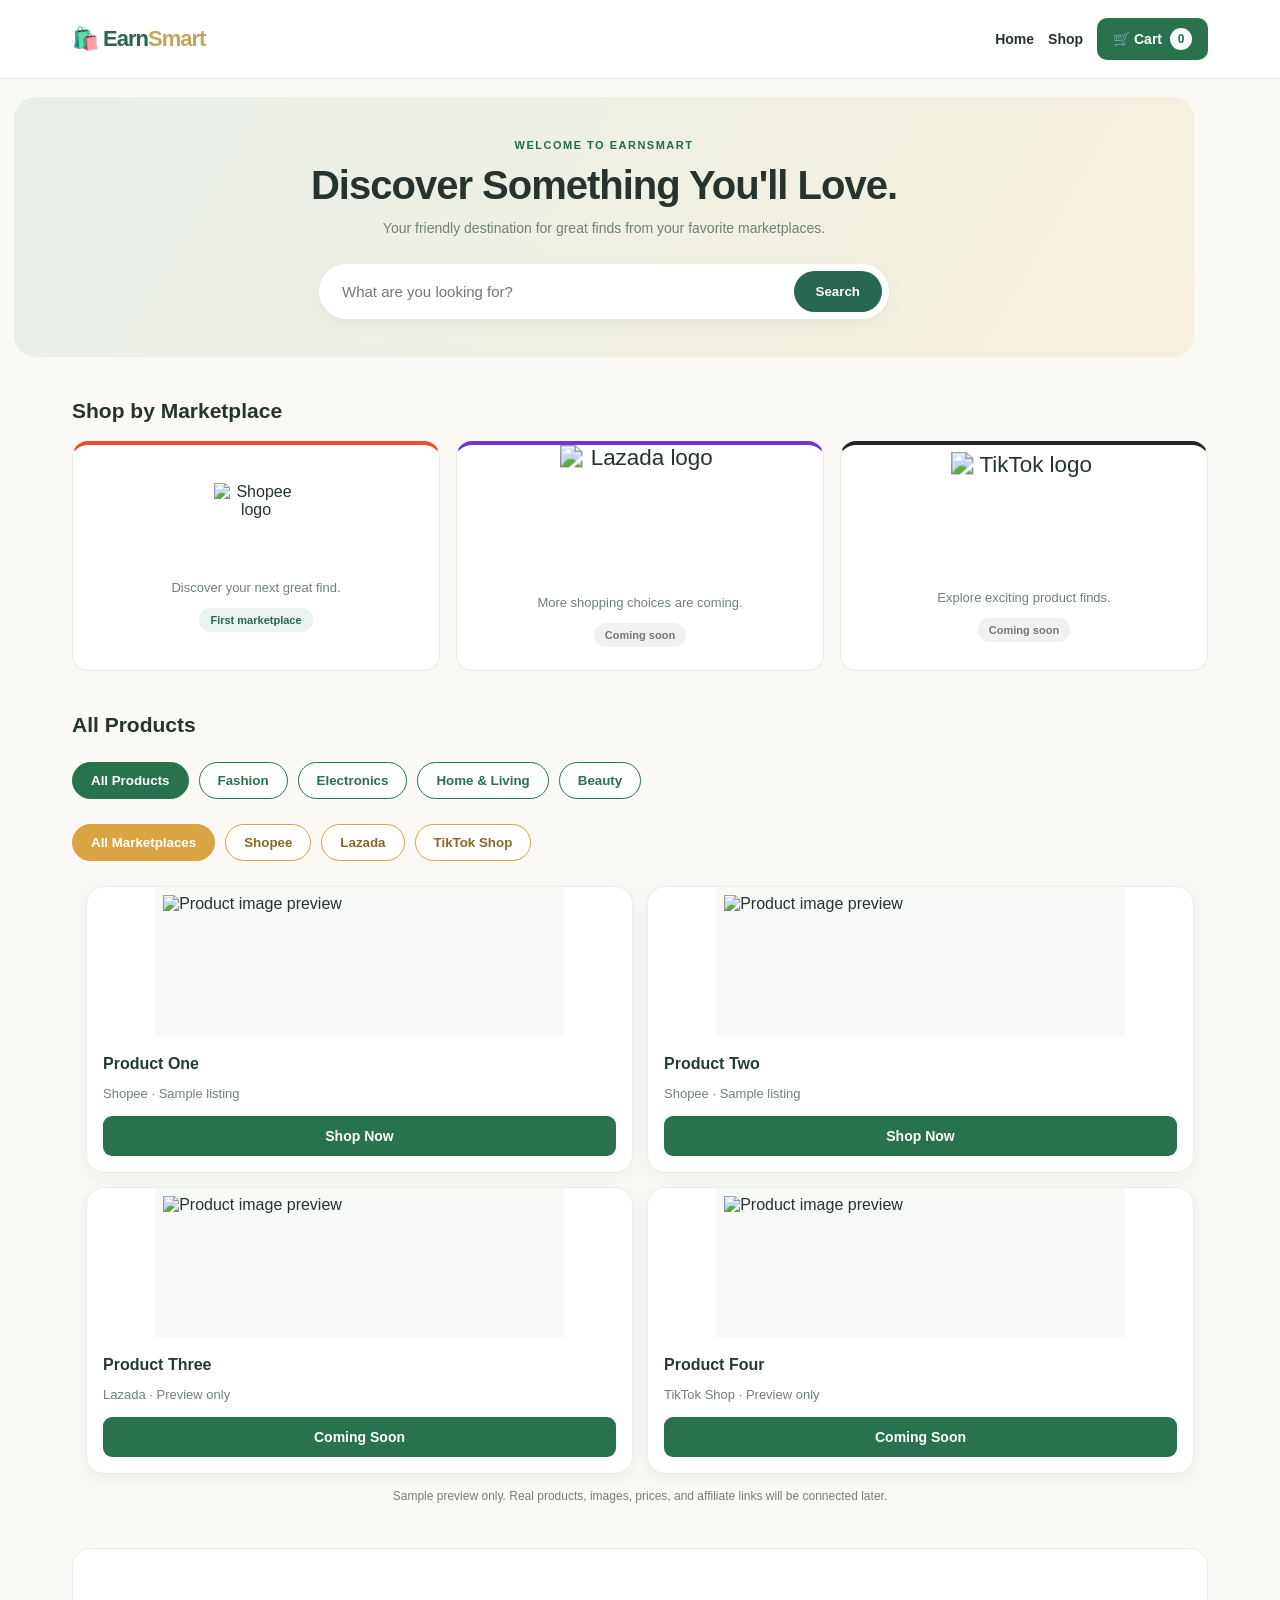
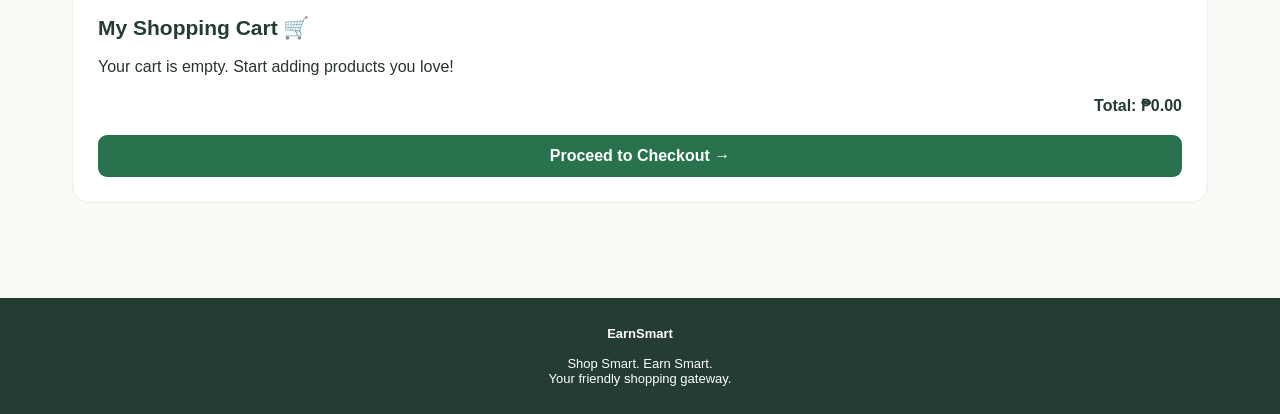
==== commit c08755d0: "Update preview.html" ====
--- a/preview.html
+++ b/preview.html
@@ -221,8 +221,8 @@
 
 .product img {
   display: block;
-  width: 85%;
-  height: 175px;
+  width: 75%;
+  height: 150px;
   object-fit: contain;
   padding: 8px;
   box-sizing: border-box;
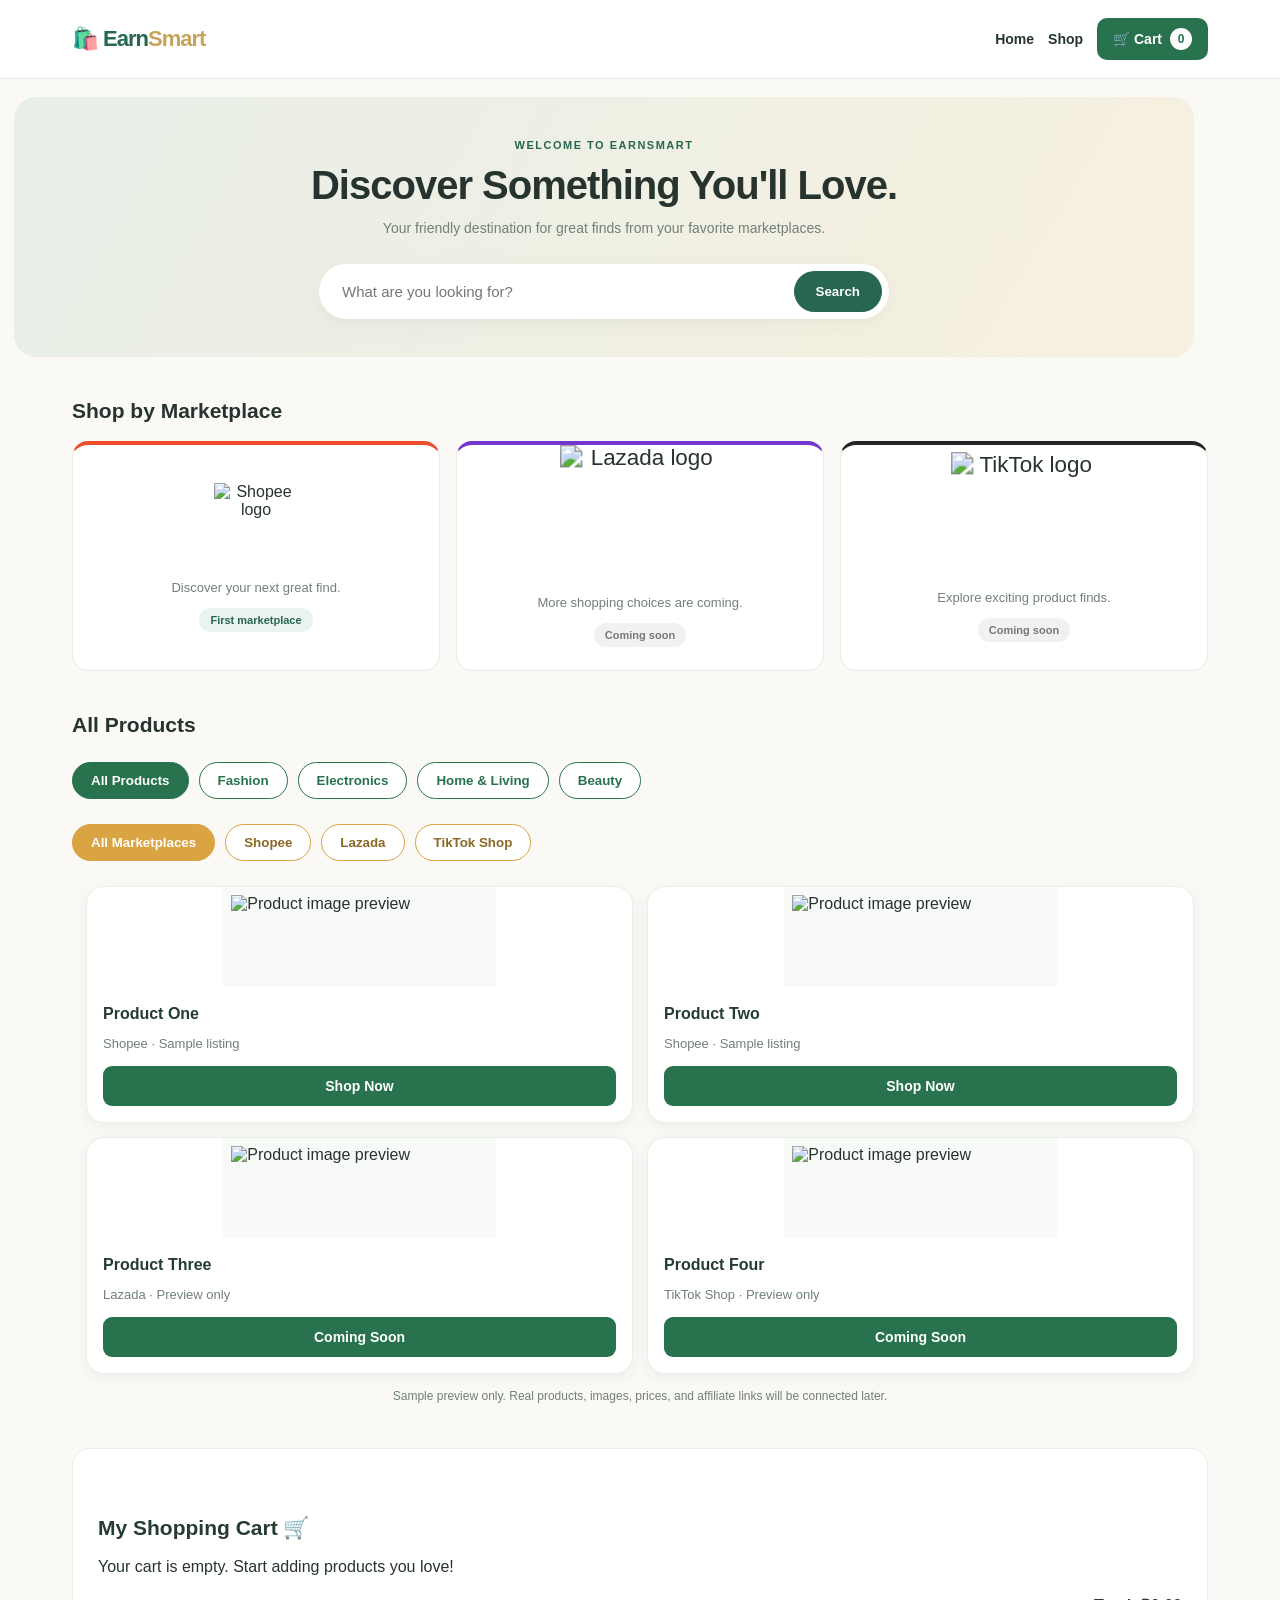
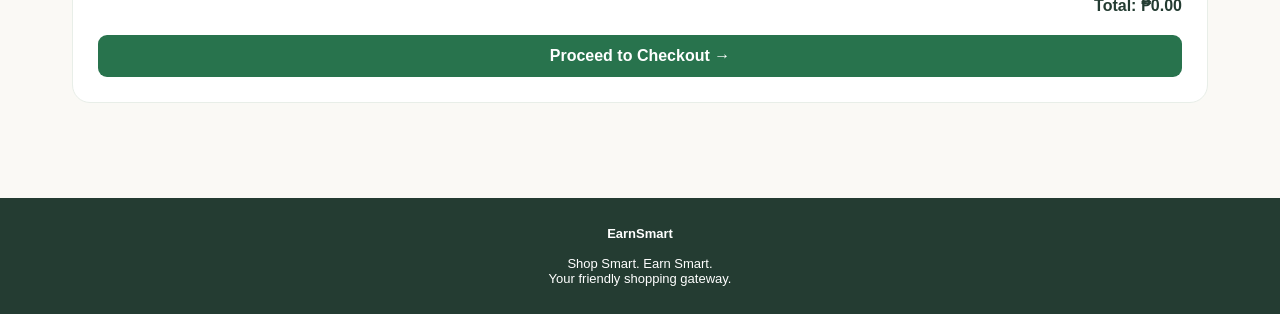
==== commit 3ad746c5: "Update preview.html" ====
--- a/preview.html
+++ b/preview.html
@@ -221,8 +221,8 @@
 
 .product img {
   display: block;
-  width: 75%;
-  height: 150px;
+  width: 50%;
+  height: 100px;
   object-fit: contain;
   padding: 8px;
   box-sizing: border-box;
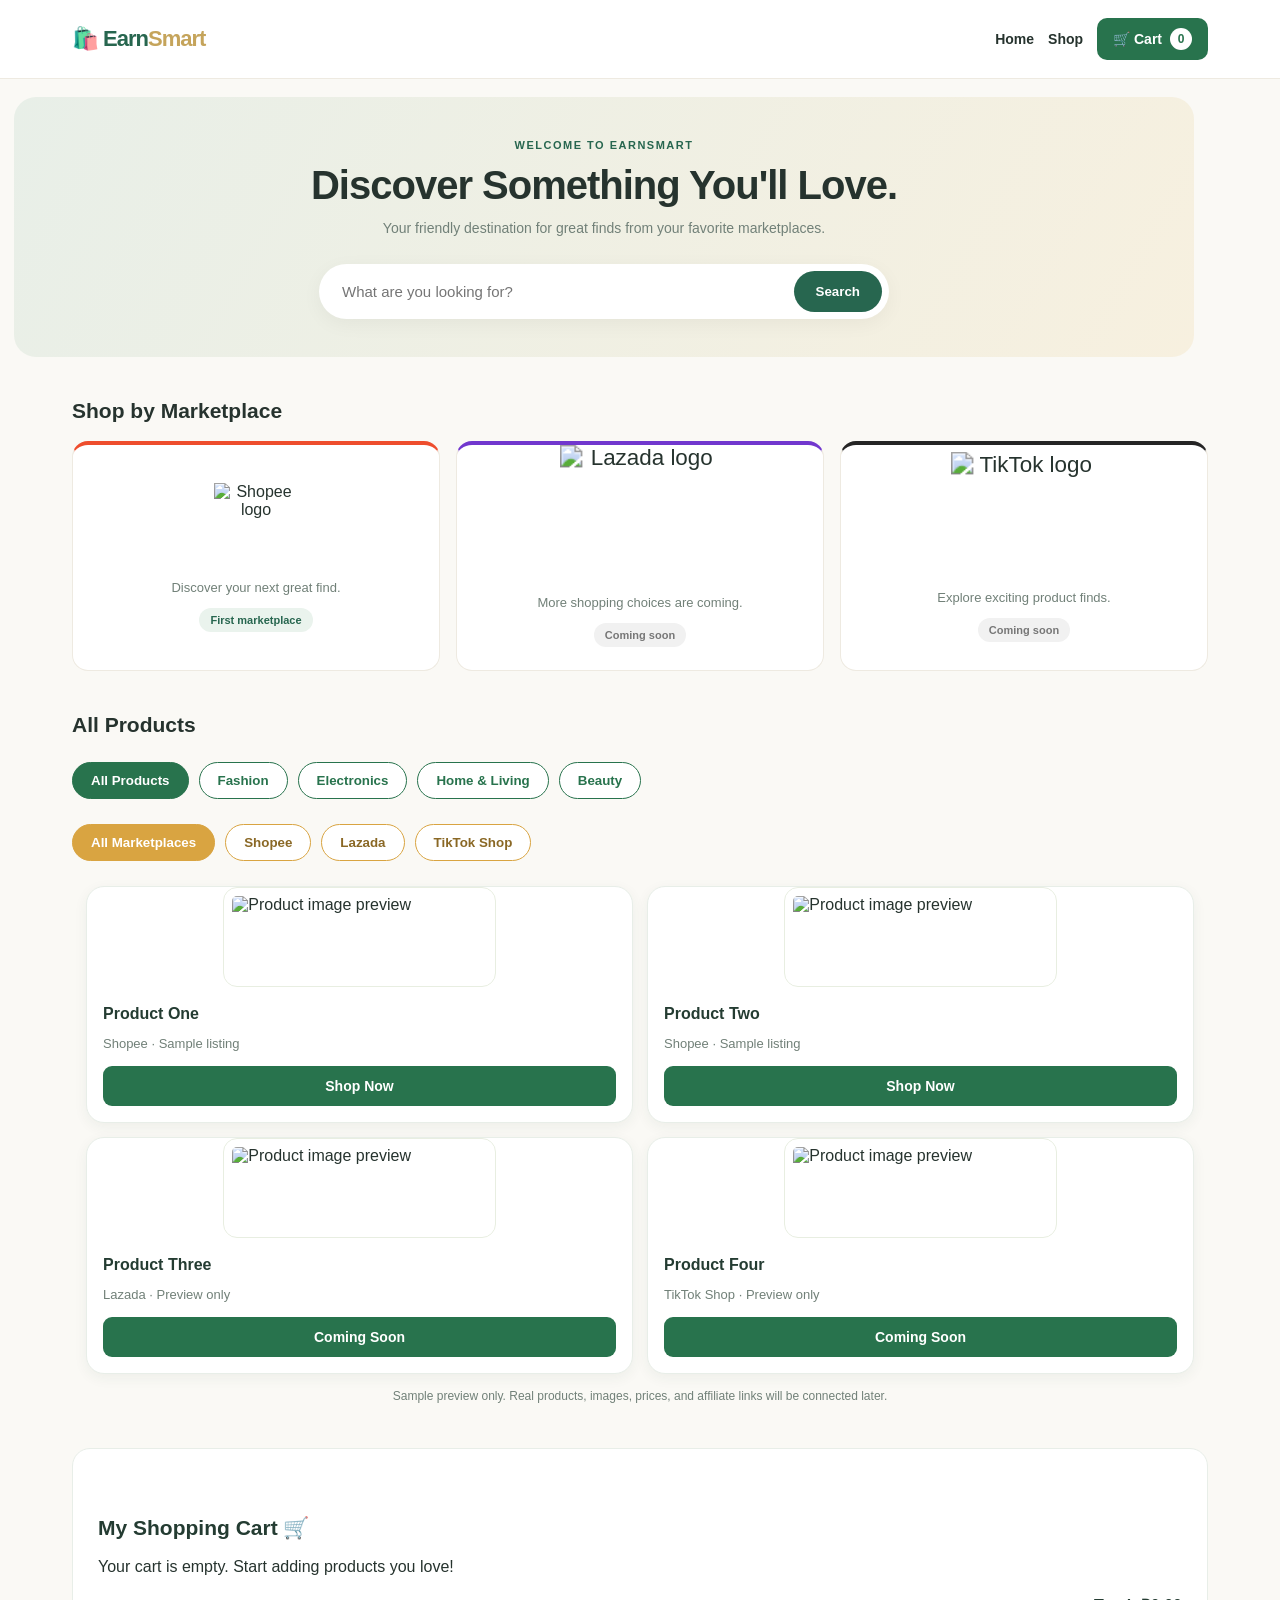
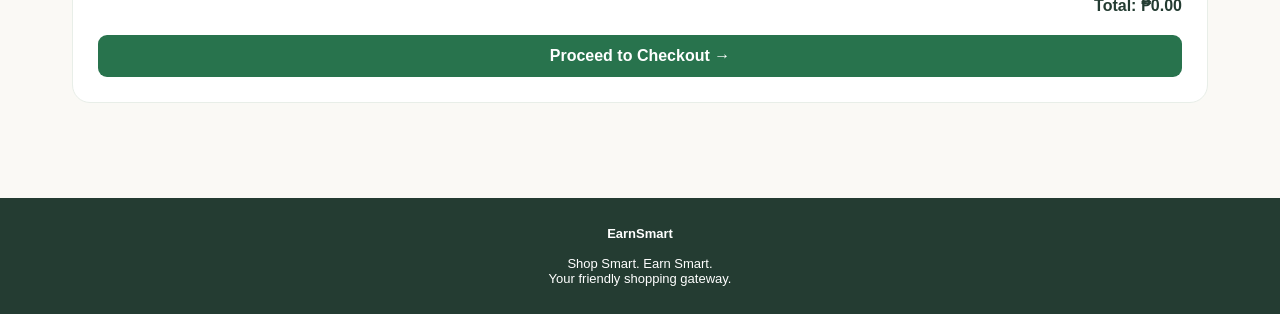
==== commit 44e6e2f9: "Update preview.html" ====
--- a/preview.html
+++ b/preview.html
@@ -226,7 +226,9 @@
   object-fit: contain;
   padding: 8px;
   box-sizing: border-box;
-  background: #f8faf7;
+  background: #ffffff;
+border: 1px solid #e8eee1;
+border-radius: 14px;
   margin: 0 auto;
   transition: transform 0.3s ease;
 }
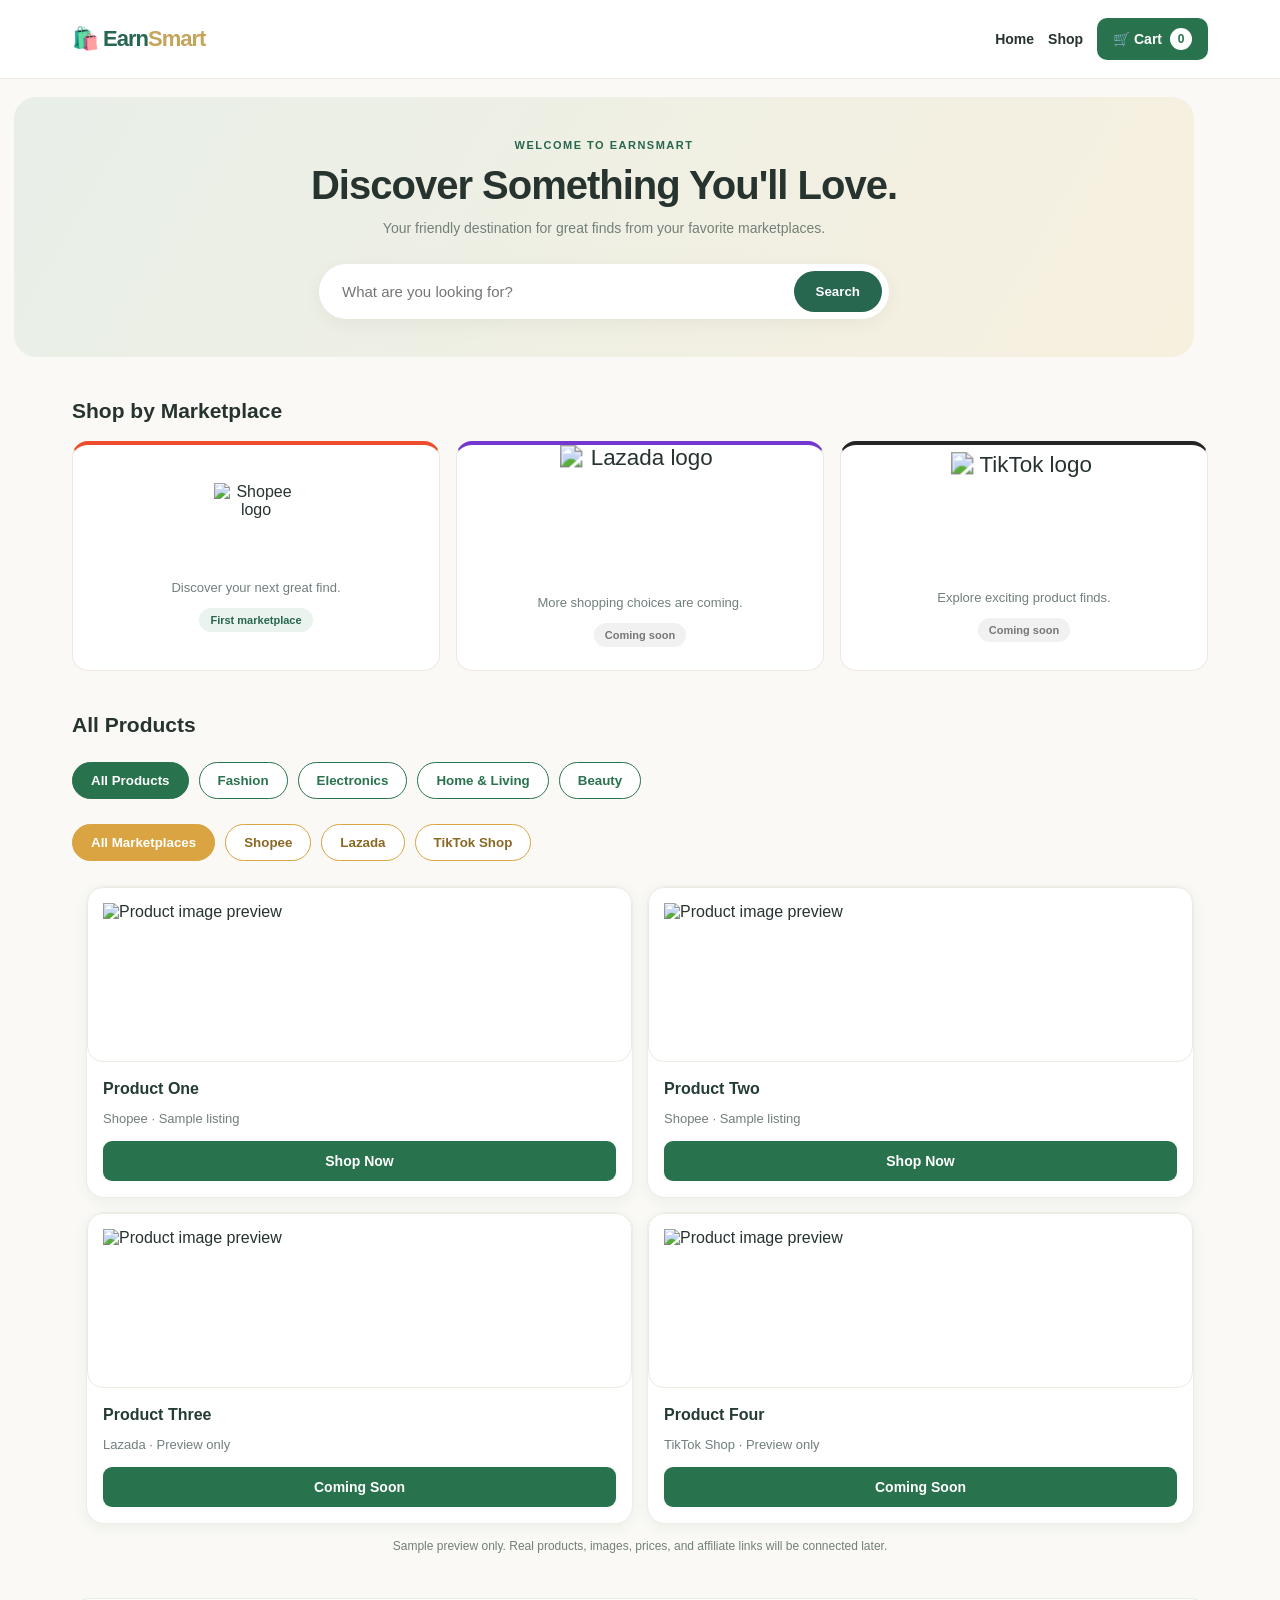
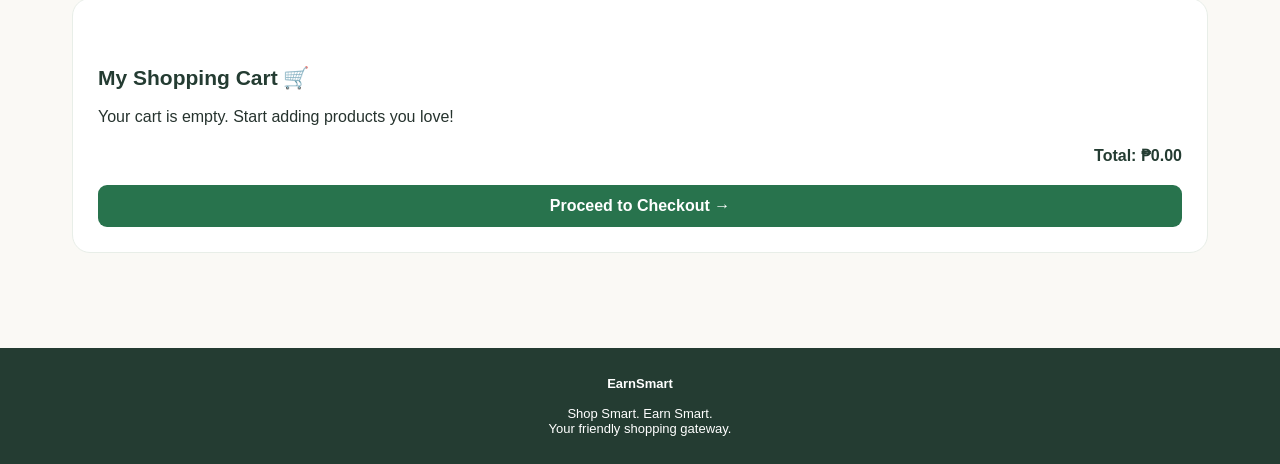
==== commit 1d50d309: "Update preview.html" ====
--- a/preview.html
+++ b/preview.html
@@ -221,15 +221,14 @@
 
 .product img {
   display: block;
-  width: 50%;
-  height: 100px;
+  width: 100%;
+  height: 175px;
   object-fit: contain;
-  padding: 8px;
+  padding: 15px;
   box-sizing: border-box;
-  background: #ffffff;
-border: 1px solid #e8eee1;
-border-radius: 14px;
-  margin: 0 auto;
+  background: white;
+  border: 1px solid #eeeae1;
+  border-radius: 16px;
   transition: transform 0.3s ease;
 }
 
